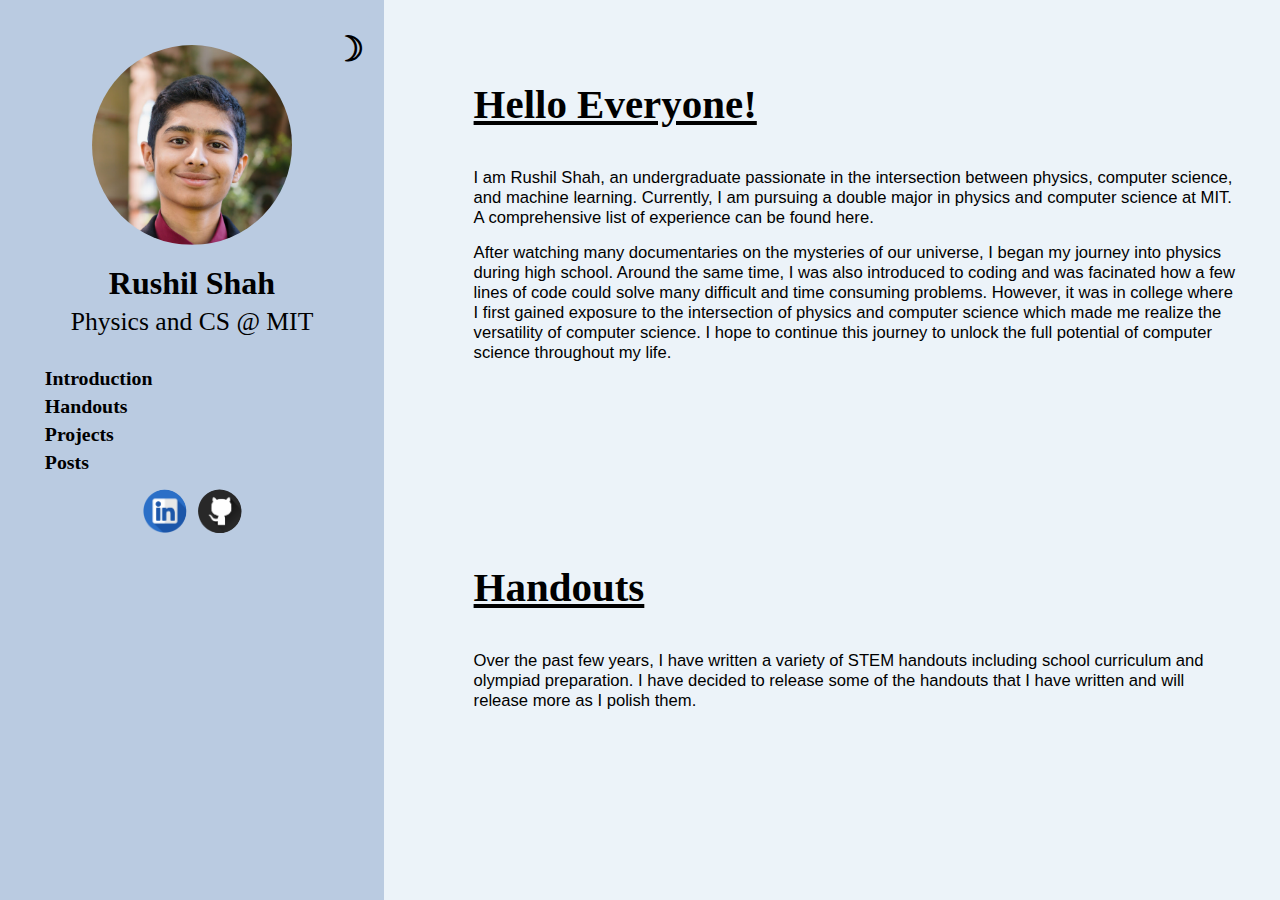
==== index.html @ 07b7e638 "more bug fixes and added project pictures" ====
<!DOCTYPE html>
<html lang="en">

<head>
    <link rel="stylesheet" type="text/css" href="styles.css">
    <title>Rushil Shah</title>
</head>

<body>
    <div class="left-half"> <!-- Controls the left half of the page -->    
        <button class="dark-mode-button" id="dark-mode-toggle">&#x263D;</button>
        <img src="images/square_selfie.png" alt="Selfie" class="profile-pic">
        <div style="height: 20px;"></div>
        <div class="center-text">
            <h1>
                Rushil Shah
            </h1>
        </div>
        <div style="height: 5px;"></div>
        <div class="center-text">
            <h3>
                Physics and CS @ MIT
            </h3>
        </div>
        <h4>
            <div style="height: 30px;"></div>
            <a href="#intro">Introduction</a> <br>
            <div style="height: 5px;"></div>
            <a href="#handouts">Handouts</a> <br>
            <div style="height: 5px;"></div>
            <a href="#proj">Projects</a> <br>
            <div style="height: 5px;"></div>
            <a href="#posts">Posts</a> <br>
        </h4>
        <h5>
            <!-- target="_blank" augmentation makes the site open in a new tab -->
            <div style="height: 10px;"></div>
            <div class="center-text">
            <a href="https://www.linkedin.com/in/rushil-shah-5a8056262" target="_blank"><img src="images/linkedin_logo.png" alt="linkedin_logo" class="logo-pic"></a> 
            <a href="https://github.com/shah-rushil" target="_blank"><img src="images/github_logo.png" alt="github_logo" class="logo-pic"></a>
            </div>
            <div style="height: 187px;"></div>
        </h5>
    </div>

    <div class="right-half"> <!-- Controls the right half of the page -->
        <!-- Start of the Intro Section -->
        <div style="height: 80px;", id="intro"></div>
        <h2> 
            Hello Everyone!
        </h2>
        <div style="height: 40px;"></div>
        <p>
            I am Rushil Shah, an undergraduate passionate in the intersection between physics, computer science, and
            machine learning. Currently, I am pursuing a double major in physics and computer science at MIT. A comprehensive
            list of experience can be found here.
        </p>
        <div style="height: 15px;"></div>
        <p>
            After watching many documentaries on the mysteries of our universe, I began my journey into physics during
            high school. Around the same time, I was also introduced to coding and was facinated how a few lines of code
            could solve many difficult and time consuming problems. However, it was in college where I first gained exposure
            to the intersection of physics and computer science which made me realize the versatility of computer science.
            I hope to continue this journey to unlock the full potential of computer science throughout my life.
        </p>
        <div style="height: 120px;"></div> 

        <!-- Start of the Handouts Section -->
        <div style="height: 80px;", id="handouts"></div>
        <h2> 
            Handouts
        </h2>
        <div style="height: 40px;"></div>
        <p>
            Over the past few years, I have written a variety of STEM handouts including school curriculum and olympiad
            preparation. I have decided to release some of the handouts that I have written and will release more
            as I polish them. 
        </p>
        <div style="height: 120px;"></div>

        <!-- Start of the Projects Section -->
        <div style="height: 80px;", id="proj"></div>
        <h2> 
            Projects
        </h2>
        <div style="height: 40px;"></div>
        <div class="project">
            <a href="https://physicsgenie.org/" class="project-img-link" target="_blank">
                <img src="images/physics_genie_logo.png" alt="Physics Genie" class="project-img">
            </a>
            <div class="project-text">
                <b>Physics Genie</b>
            </div>
        </div>
        <!-- Physics Simulation Project -->
        <div class="project">
            <a href="/simulations.html" class="project-img-link">
                <img src="images/Lorenz_attractor.png" alt="Lorentz Attractor" class="project-img">
            </a>
            <div class="project-text">
                <b>Physics Simulations</b>
            </div>
        </div>
        <div class="project">
            <a href="/todo.html" class="project-img-link">
                <img src="images/todo_pic.png" alt="To-Do List" class="project-img">
            </a>
            <div class="project-text">
                <b>To-Do List</b>
            </div>
        </div>
        <div style="height: 280px;"></div>
        <!-- Start of the Posts Section -->
        <div style="height: 80px;", id="posts"></div>
        <h2> 
            Posts
        </h2>
        <div style="height: 40px;"></div>
        <h4>
            5/5/2024
        </h4>
        <div style="height: 20px;"></div>
        <p>
            Just a quick update regarding some features: dark mode feature has been added and issues regarding 
            aspect ratios should be fixed.
        </p>
        <div style="height: 60px;"></div>
        <h4>
            5/2/2024
        </h4>
        <div style="height: 20px;"></div>
        <p>
            It is closing in on the end of my freshman year of college. It has been quite the experience to say
            the least. The mix between academics, social life, and personal life has been something I have never
            experience before, and I am excited to spend the next 3 years at MIT. I decided to make this website
            to start my adventure into computer science. I have always been interested in physics, but not so much
            in computer science. However, after reaching MIT, it's come to me the necessity of computer science in
            everything, especially physics. As I work on new projects, I will put them on this website to highlight
            all of the cool things that computer science and physics can do. By the end of the semester, I want to
            make the website look cleaner, add a dark mode feature, and add some of the projects I have already done.
        </p>
        <div style="height: 80px;"></div>
    </div>
    <script src="script.js"></script>
</body>
</html>
---- styles.css ----
/* CSS Reset */
*, *::before, *::after {
    box-sizing: border-box;
    margin: 0;
    padding: 0;
}

body {
    font-family: Arial, sans-serif;
}

/* Divide the webpage into two halves */
.left-half, .right-half {
    height: 100vh;
    float: left; /* Float the elements to the left so they appear side by side */
}

/* Project Formatting */
.project{
    width: 19vw;
    height:auto;
    float: left;
    align-items: center;
    justify-content: center;
    display: flex;
    position: relative;
}

.project-img{
    border-radius: 10%;
    width: 13.5vw;
    transition: transform 0.3s ease; /* Smooth transition */
}

.project-img:hover{
    transform: scale(1.15);
}

.project-img-link{
    display: flex; 
    justify-content: center; 
    align-items: center; 
}

.project-text {
    position: absolute;
    margin-top: 107%;
    left: 0;
    width: 100%; /* Text takes full width of parent container */
    padding: 10px;
    text-align: center; /* Align text in the center */
}

/* Apply different background colors to each half */
.left-half {
    position: fixed;
    top: 0; /* Position it at the top of the viewport */
    bottom: 0; /* Extend it to the bottom of the viewport */
    left: 0; /* Align it to the left side of the viewport */
    overflow: hidden; /* Hide any content overflow */
    width: 30vw;
    padding: 3.5%;
    background-color: #bacbe1 ; /* Change this color to the desired color for the left half */
}

.right-half {
    overflow-y: auto; /* Allow vertical scrolling */
    width: 70vw;
    margin-left: 30vw; /* Leave space for the fixed left column */
    padding-right: 3%;
    padding-left: 7%; /* Text begins 90 pixels to the left of the divider */
    background-color: #ecf3f9;
}

/* Dark Mode Features */
.dark-mode .left-half{
    background-color: rgb(69, 69, 69);
}

.dark-mode .right-half{
    background-color: rgb(50, 50, 50);
}

.dark-mode h1, .dark-mode h2, .dark-mode h3, .dark-mode h4, .dark-mode h5, .dark-mode h6, .dark-mode p, .dark-mode a, .dark-mode .project, .dark-mode a:hover{
    color: rgb(231, 231, 231);
}
/* End of Dark Mode Features */

.profile-pic {
    border-radius: 50%;
    width: 100%; /* Adjust the width as needed */
    max-width: 200px;
    height: auto; /* Adjust the height as needed */
    align-items: center;
    justify-content: center;
    display: block;
    margin: 0 auto;
}

.logo-pic{
    border-radius: 50%;
    width: 100%; /* Adjust the width as needed */
    max-width: 55px;
    height: auto; /* Adjust the height as needed */
    align-items: center;
    justify-content: center;
    display: flex;
    padding: 10%;
}

.center-text{
    align-items: center;
    justify-content: center;
    display: flex;
    margin: 0px;
    padding: 0px;
}

h1, h2, h3{
    text-align: left;
}

h1{
    font-size: 2.5vw;
    font-family: Georgia;
}

h2{
    font-size: 3.2vw;
    font-family: Garamond;
    text-decoration: underline;
}

h3{
    font-size: 2vw;
    font-family: Georgia;
    font-weight: lighter;
}

h4{
    font-size: 1.55vw;
}

h5{
    font-size: 1.3vw;
}

a, a:hover{
    color:black;
    font-weight: 800;
    font-family: Georgia, 'Times New Roman', Times, serif;
}

a{
    text-decoration: none;
}

a:hover{
    text-decoration: underline;
}

p{
    font-family:Arial, Helvetica, sans-serif;
    font-size: 1.3vw;
}

.dark-mode-button {
    position: absolute;
    top: 16px;
    left: 25vw;
    width: 4vw;
    align-self: center;
    padding: 1vw 1vw; 
    border-radius: 5px; 

    background-color: #bacbe1;
    cursor: pointer;
    border: none;
    font-size: 2.7vw;
    font-weight: bolder;
}

.dark-mode .dark-mode-button{
    background-color: rgb(69, 69, 69);
    font-style: normal;
}
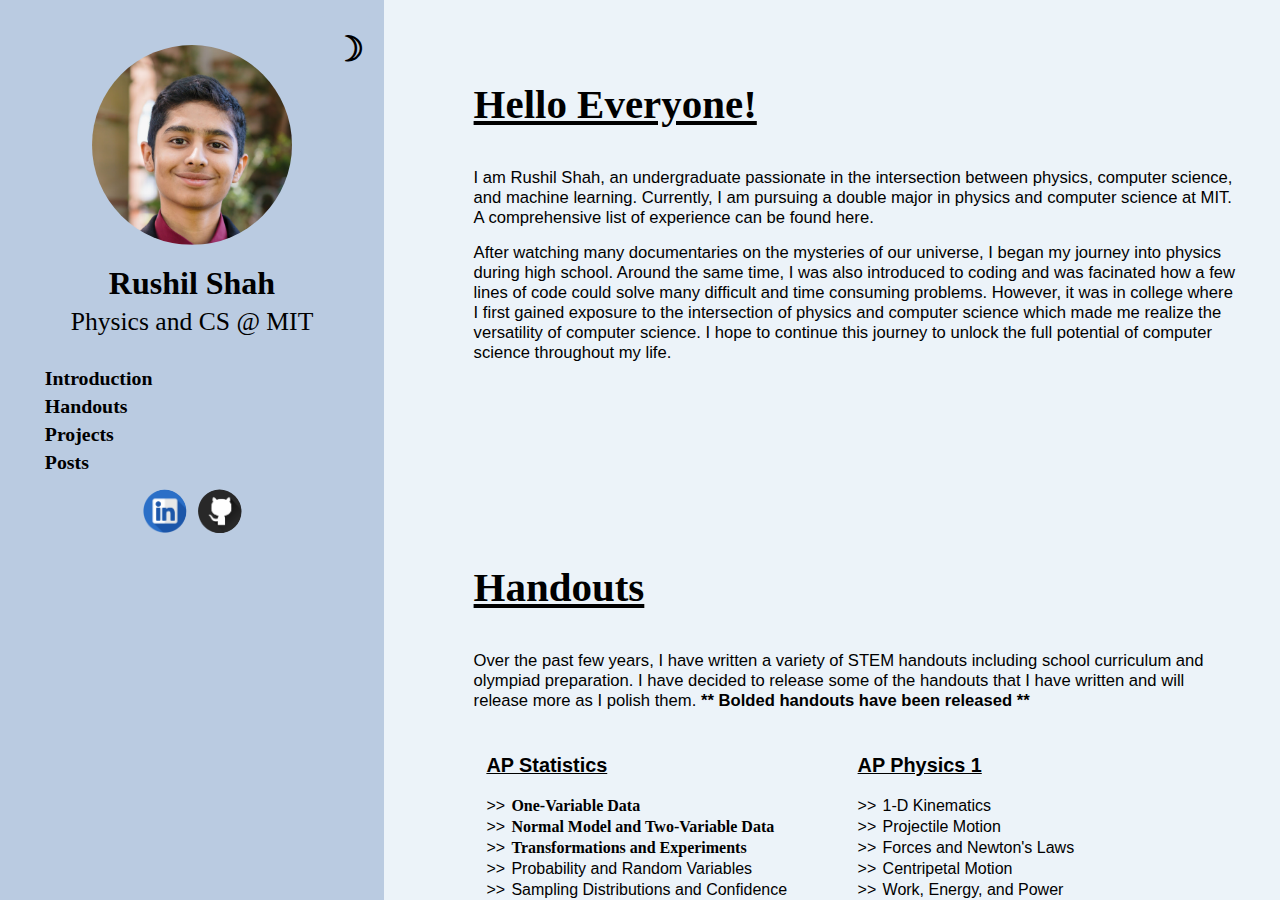
==== commit a663af95: "Handouts Section updated" ====
--- a/index.html
+++ b/index.html
@@ -4,6 +4,7 @@
 <head>
     <link rel="stylesheet" type="text/css" href="styles.css">
     <title>Rushil Shah</title>
+    <script src="script.js" defer></script>
 </head>
 
 <body>
@@ -74,8 +75,141 @@
         <p>
             Over the past few years, I have written a variety of STEM handouts including school curriculum and olympiad
             preparation. I have decided to release some of the handouts that I have written and will release more
-            as I polish them. 
-        </p>
+            as I polish them. <strong>** Bolded handouts have been released **</strong> 
+        </p>
+        <div style="height: 30px;"></div>
+        <div class="handout-container">
+            <div class="handout-topic" id="AP Statistics">
+                <h4 style="text-decoration: underline;">
+                    AP Statistics
+                </h4>
+                <div style="height:20px;"></div>
+                <ul>
+                    <li><a href="https://drive.google.com/file/d/189bw8TpMUtmW6oj7DMmE7SQZRffn_oEV/view?usp=sharing" target="_blank">
+                        One-Variable Data
+                    </a></li>
+                    <div style="height:3px;"></div>
+                    <li><a href="https://drive.google.com/file/d/153gcRO0NBdJPBB5JJPmHn_w4mZjpjrVV/view?usp=sharing" target="_blank">
+                        Normal Model and Two-Variable Data
+                    </a></li>
+                    <div style="height:3px;"></div>
+                    <li><a href="https://drive.google.com/file/d/1V3CTz-jEpO1I1981hdxgbqJLmpHusYOT/view?usp=sharing" target="_blank">
+                        Transformations and Experiments
+                    </a></li>
+                    <div style="height:3px;"></div>
+                    <li>
+                        Probability and Random Variables
+                    </li>
+                    <div style="height:3px;"></div>
+                    <li>
+                        Sampling Distributions and Confidence Intervals
+                    </li>
+                    <div style="height:3px;"></div>
+                    <li>
+                        Hypothesis Tests
+                    </li>
+                    <div style="height:3px;"></div>
+                    <li>
+                        T tests and T intervals
+                    </li>
+                    <div style="height:3px;"></div>
+                    <li>
+                        Chi-Squared Tests
+                    </li>
+                    <div style="height:3px;"></div>
+                    <li>
+                        Linear Regression and AP Practice
+                    </li>
+                    <div style="height:3px;"></div>
+                </ul>
+            </div>
+            <div class="handout-topic" id="AP Physics 1">
+                <h4 style="text-decoration: underline;">
+                    AP Physics 1
+                </h4>
+                <div style="height:20px;"></div>
+                <ul>
+                    <li>
+                        1-D Kinematics
+                    </li>
+                    <div style="height:3px;"></div>
+                    <li>
+                        Projectile Motion
+                    </li>
+                    <div style="height:3px;"></div>
+                    <li>
+                        Forces and Newton's Laws
+                    </li>
+                    <div style="height:3px;"></div>
+                    <li>
+                        Centripetal Motion
+                    </li>
+                    <div style="height:3px;"></div>
+                    <li>
+                        Work, Energy, and Power
+                    </li>
+                    <div style="height:3px;"></div>
+                    <li>
+                        Momentum and Collisions
+                    </li>
+                    <div style="height:3px;"></div>
+                    <li>
+                        Rotational Motion
+                    </li>
+                    <div style="height:3px;"></div>
+                    <li>
+                        Angular Momentum
+                    </li>
+                    <div style="height:3px;"></div>
+                    <li>
+                        Simple Harmonic Motion
+                    </li>
+                    <div style="height:3px;"></div>
+                    <li>
+                        AP Review
+                    </li>
+                </ul>
+            </div>
+        </div>
+        <div class="handout-container">
+            <div class="handout-topic" id="AP Statistics">
+                <h4 style="text-decoration: underline;">
+                    F=ma Competition
+                </h4>
+                <div style="height:20px;"></div>
+                <ul>
+                    <li>
+                        Kinematics
+                    </li>
+                    <div style="height:3px;"></div>
+                    <li>
+                        Complex Forces
+                    </li>
+                    <div style="height:3px;"></div>
+                    <li>
+                        Advanced Energy Problems
+                    </li>
+                    <div style="height:3px;"></div>
+                </ul>
+            </div>
+            <div class="handout-topic" id="AP Physics 1">
+                <h4 style="text-decoration: underline;">
+                    AP Computer Science A
+                </h4>
+                <div style="height:20px;"></div>
+                <ul>
+                    <li>
+                        Sorting Algorithms
+                    </li>
+                    <div style="height:3px;"></div>
+                    <li>
+                        Nested Loops
+                    </li>
+                    <div style="height:3px;"></div>
+                </ul>
+            </div>
+        </div>
+        
         <div style="height: 120px;"></div>
 
         <!-- Start of the Projects Section -->
@@ -115,7 +249,18 @@
         <h2> 
             Posts
         </h2>
-        <div style="height: 40px;"></div>
+        <div style="height: 60px;"></div>
+        <h4>
+            6/5/2024
+        </h4>
+        <div style="height: 20px;"></div>
+        <p>
+            Summer time is finally here! Few notes about the website: to-do list (first draft) has been added, physics simulations
+            will come soon, and there have been some more dark mode bug fixes. I am hoping to add some of my handouts
+            later as well as make the items in the to-do list movable and saveable after existing the site. After that,
+            I will probably start adding the physics simulations. To anyone reading, have a great summer!
+        </p>
+        <div style="height: 60px;"></div>
         <h4>
             5/5/2024
         </h4>
@@ -141,6 +286,5 @@
         </p>
         <div style="height: 80px;"></div>
     </div>
-    <script src="script.js"></script>
 </body>
 </html>--- a/styles.css
+++ b/styles.css
@@ -28,8 +28,8 @@
 
 .project-img{
     border-radius: 10%;
-    width: 13.5vw;
     transition: transform 0.3s ease; /* Smooth transition */
+    max-width: 14vw;
 }
 
 .project-img:hover{
@@ -81,10 +81,36 @@
     background-color: rgb(50, 50, 50);
 }
 
-.dark-mode h1, .dark-mode h2, .dark-mode h3, .dark-mode h4, .dark-mode h5, .dark-mode h6, .dark-mode p, .dark-mode a, .dark-mode .project, .dark-mode a:hover{
-    color: rgb(231, 231, 231);
+.dark-mode h1, .dark-mode h2, .dark-mode h3, .dark-mode h4, .dark-mode h5, .dark-mode h6, .dark-mode p, .dark-mode a, .dark-mode .project, .dark-mode a:hover, .dark-mode ul li::before, .dark-mode ul li{
+    color: rgb(207, 207, 207);
 }
 /* End of Dark Mode Features */
+
+ul {
+    list-style-type: none;
+}
+
+ul li {
+    position: relative;
+    padding-left: 25px;
+}
+
+.handout-topic{
+    display: block;
+    width: 29vw;
+    padding: 1vw;
+}
+
+.handout-container{
+    display: flex;
+}
+
+ul li::before{
+    position:absolute;
+    left: 0;
+    top: 0;
+    content: '>>';
+}
 
 .profile-pic {
     border-radius: 50%;
@@ -183,4 +209,4 @@
 .dark-mode .dark-mode-button{
     background-color: rgb(69, 69, 69);
     font-style: normal;
-}+}
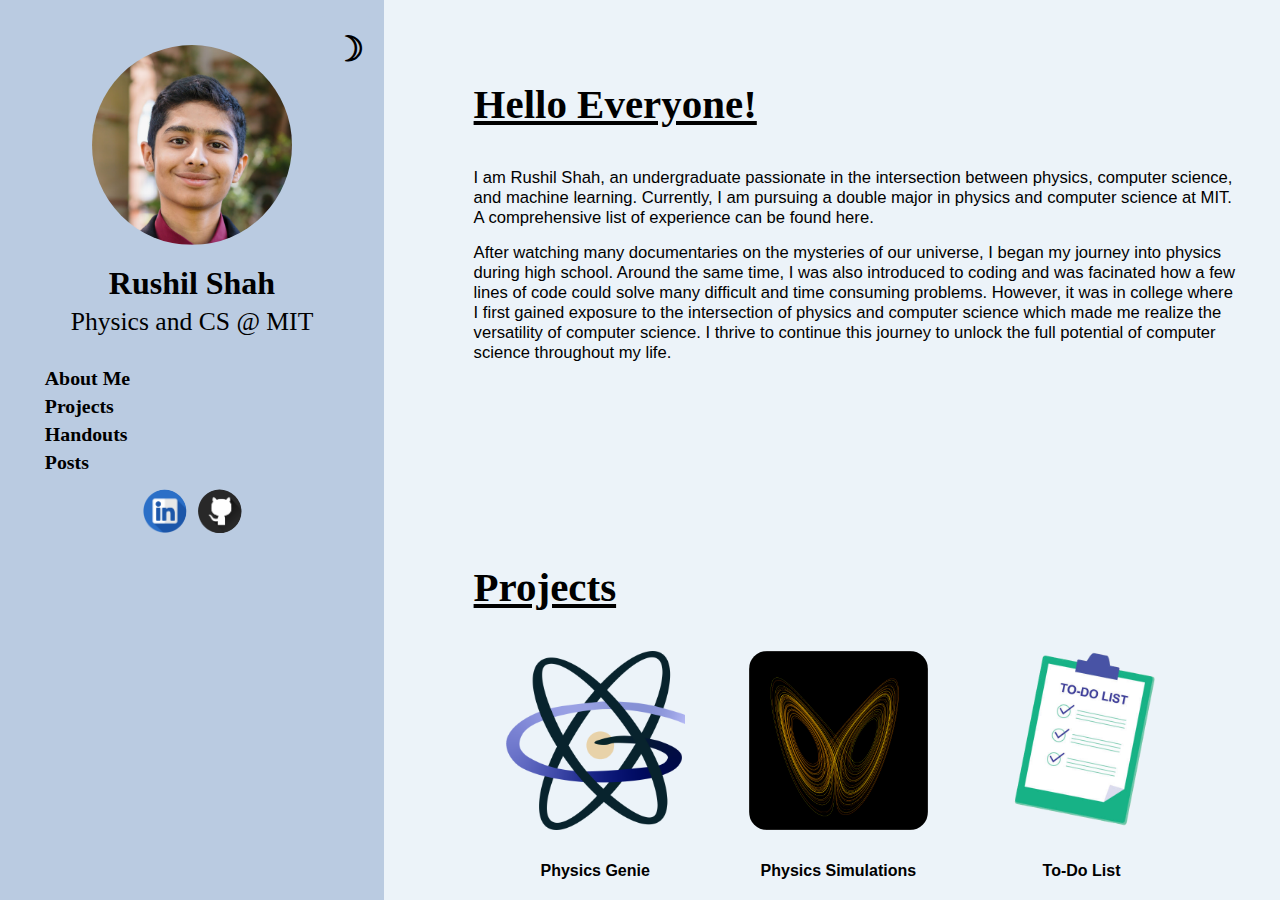
==== commit b5c065b7: "small changes" ====
--- a/index.html
+++ b/index.html
@@ -25,11 +25,11 @@
         </div>
         <h4>
             <div style="height: 30px;"></div>
-            <a href="#intro">Introduction</a> <br>
+            <a href="#intro">About Me</a> <br>
+            <div style="height: 5px;"></div>
+            <a href="#proj">Projects</a> <br>
             <div style="height: 5px;"></div>
             <a href="#handouts">Handouts</a> <br>
-            <div style="height: 5px;"></div>
-            <a href="#proj">Projects</a> <br>
             <div style="height: 5px;"></div>
             <a href="#posts">Posts</a> <br>
         </h4>
@@ -62,155 +62,9 @@
             high school. Around the same time, I was also introduced to coding and was facinated how a few lines of code
             could solve many difficult and time consuming problems. However, it was in college where I first gained exposure
             to the intersection of physics and computer science which made me realize the versatility of computer science.
-            I hope to continue this journey to unlock the full potential of computer science throughout my life.
+            I thrive to continue this journey to unlock the full potential of computer science throughout my life.
         </p>
         <div style="height: 120px;"></div> 
-
-        <!-- Start of the Handouts Section -->
-        <div style="height: 80px;", id="handouts"></div>
-        <h2> 
-            Handouts
-        </h2>
-        <div style="height: 40px;"></div>
-        <p>
-            Over the past few years, I have written a variety of STEM handouts including school curriculum and olympiad
-            preparation. I have decided to release some of the handouts that I have written and will release more
-            as I polish them. <strong>** Bolded handouts have been released **</strong> 
-        </p>
-        <div style="height: 30px;"></div>
-        <div class="handout-container">
-            <div class="handout-topic" id="AP Statistics">
-                <h4 style="text-decoration: underline;">
-                    AP Statistics
-                </h4>
-                <div style="height:20px;"></div>
-                <ul>
-                    <li><a href="https://drive.google.com/file/d/189bw8TpMUtmW6oj7DMmE7SQZRffn_oEV/view?usp=sharing" target="_blank">
-                        One-Variable Data
-                    </a></li>
-                    <div style="height:3px;"></div>
-                    <li><a href="https://drive.google.com/file/d/153gcRO0NBdJPBB5JJPmHn_w4mZjpjrVV/view?usp=sharing" target="_blank">
-                        Normal Model and Two-Variable Data
-                    </a></li>
-                    <div style="height:3px;"></div>
-                    <li><a href="https://drive.google.com/file/d/1V3CTz-jEpO1I1981hdxgbqJLmpHusYOT/view?usp=sharing" target="_blank">
-                        Transformations and Experiments
-                    </a></li>
-                    <div style="height:3px;"></div>
-                    <li>
-                        Probability and Random Variables
-                    </li>
-                    <div style="height:3px;"></div>
-                    <li>
-                        Sampling Distributions and Confidence Intervals
-                    </li>
-                    <div style="height:3px;"></div>
-                    <li>
-                        Hypothesis Tests
-                    </li>
-                    <div style="height:3px;"></div>
-                    <li>
-                        T tests and T intervals
-                    </li>
-                    <div style="height:3px;"></div>
-                    <li>
-                        Chi-Squared Tests
-                    </li>
-                    <div style="height:3px;"></div>
-                    <li>
-                        Linear Regression and AP Practice
-                    </li>
-                    <div style="height:3px;"></div>
-                </ul>
-            </div>
-            <div class="handout-topic" id="AP Physics 1">
-                <h4 style="text-decoration: underline;">
-                    AP Physics 1
-                </h4>
-                <div style="height:20px;"></div>
-                <ul>
-                    <li>
-                        1-D Kinematics
-                    </li>
-                    <div style="height:3px;"></div>
-                    <li>
-                        Projectile Motion
-                    </li>
-                    <div style="height:3px;"></div>
-                    <li>
-                        Forces and Newton's Laws
-                    </li>
-                    <div style="height:3px;"></div>
-                    <li>
-                        Centripetal Motion
-                    </li>
-                    <div style="height:3px;"></div>
-                    <li>
-                        Work, Energy, and Power
-                    </li>
-                    <div style="height:3px;"></div>
-                    <li>
-                        Momentum and Collisions
-                    </li>
-                    <div style="height:3px;"></div>
-                    <li>
-                        Rotational Motion
-                    </li>
-                    <div style="height:3px;"></div>
-                    <li>
-                        Angular Momentum
-                    </li>
-                    <div style="height:3px;"></div>
-                    <li>
-                        Simple Harmonic Motion
-                    </li>
-                    <div style="height:3px;"></div>
-                    <li>
-                        AP Review
-                    </li>
-                </ul>
-            </div>
-        </div>
-        <div class="handout-container">
-            <div class="handout-topic" id="AP Statistics">
-                <h4 style="text-decoration: underline;">
-                    F=ma Competition
-                </h4>
-                <div style="height:20px;"></div>
-                <ul>
-                    <li>
-                        Kinematics
-                    </li>
-                    <div style="height:3px;"></div>
-                    <li>
-                        Complex Forces
-                    </li>
-                    <div style="height:3px;"></div>
-                    <li>
-                        Advanced Energy Problems
-                    </li>
-                    <div style="height:3px;"></div>
-                </ul>
-            </div>
-            <div class="handout-topic" id="AP Physics 1">
-                <h4 style="text-decoration: underline;">
-                    AP Computer Science A
-                </h4>
-                <div style="height:20px;"></div>
-                <ul>
-                    <li>
-                        Sorting Algorithms
-                    </li>
-                    <div style="height:3px;"></div>
-                    <li>
-                        Nested Loops
-                    </li>
-                    <div style="height:3px;"></div>
-                </ul>
-            </div>
-        </div>
-        
-        <div style="height: 120px;"></div>
 
         <!-- Start of the Projects Section -->
         <div style="height: 80px;", id="proj"></div>
@@ -243,7 +97,155 @@
                 <b>To-Do List</b>
             </div>
         </div>
-        <div style="height: 280px;"></div>
+        <div style="height: 380px;"></div>
+
+        <!-- Start of the Handouts Section -->
+        <div style="height: 80px;", id="handouts"></div>
+        <h2> 
+            Handouts
+        </h2>
+        <div style="height: 40px;"></div>
+        <p>
+            Over the past few years, I have written a variety of STEM handouts including school curriculum and olympiad
+            preparation. I have decided to release some of the handouts that I have written and will release more
+            as I polish them. <strong>** Bolded handouts have been released **</strong> 
+        </p>
+        <div style="height: 30px;"></div>
+        <div class="handout-container">
+            <div class="handout-topic" id="AP Statistics">
+                <h4 style="text-decoration: underline;">
+                    AP Statistics
+                </h4>
+                <div style="height:20px;"></div>
+                <ul>
+                    <li><a href="https://drive.google.com/file/d/189bw8TpMUtmW6oj7DMmE7SQZRffn_oEV/view?usp=sharing" target="_blank">
+                        One-Variable Data
+                    </a></li>
+                    <div style="height:3px;"></div>
+                    <li><a href="https://drive.google.com/file/d/153gcRO0NBdJPBB5JJPmHn_w4mZjpjrVV/view?usp=sharing" target="_blank">
+                        Normal Model and Two-Variable Data
+                    </a></li>
+                    <div style="height:3px;"></div>
+                    <li><a href="https://drive.google.com/file/d/1V3CTz-jEpO1I1981hdxgbqJLmpHusYOT/view?usp=sharing" target="_blank">
+                        Transformations and Experiments
+                    </a></li>
+                    <div style="height:3px;"></div>
+                    <li><a href="https://drive.google.com/file/d/1yIJ0B9OVDqDu-NJAuXc7akE_-cLnm-XK/view?usp=sharing" target="_blank">
+                        Probability and Random Variables
+                    </a></li>
+                    <div style="height:3px;"></div>
+                    <li><a href="https://drive.google.com/file/d/1Ea6HGCGZlVC6a1XOA7FAtbIkgAB1ySZi/view?usp=sharing" target="_blank">
+                        Sampling Distributions and Confidence Intervals
+                    </a>
+                    </li>
+                    <div style="height:3px;"></div>
+                    <li>
+                        Hypothesis Tests
+                    </li>
+                    <div style="height:3px;"></div>
+                    <li>
+                        T tests and T intervals
+                    </li>
+                    <div style="height:3px;"></div>
+                    <li>
+                        Chi-Squared Tests
+                    </li>
+                    <div style="height:3px;"></div>
+                    <li>
+                        Linear Regression and AP Practice
+                    </li>
+                    <div style="height:3px;"></div>
+                </ul>
+            </div>
+            <div class="handout-topic" id="AP Physics 1">
+                <h4 style="text-decoration: underline;">
+                    AP Physics 1
+                </h4>
+                <div style="height:20px;"></div>
+                <ul>
+                    <li><a href="https://drive.google.com/file/d/1cQmyRSdKyL3oMtxAA-Ig1FigsuW5WPln/view?usp=sharing" target="_blank">
+                        1-D Kinematics
+                    </a>
+                    </li>
+                    <div style="height:3px;"></div>
+                    <li>
+                        Projectile Motion
+                    </li>
+                    <div style="height:3px;"></div>
+                    <li>
+                        Forces and Newton's Laws
+                    </li>
+                    <div style="height:3px;"></div>
+                    <li>
+                        Centripetal Motion
+                    </li>
+                    <div style="height:3px;"></div>
+                    <li>
+                        Work, Energy, and Power
+                    </li>
+                    <div style="height:3px;"></div>
+                    <li>
+                        Momentum and Collisions
+                    </li>
+                    <div style="height:3px;"></div>
+                    <li>
+                        Rotational Motion
+                    </li>
+                    <div style="height:3px;"></div>
+                    <li>
+                        Angular Momentum
+                    </li>
+                    <div style="height:3px;"></div>
+                    <li>
+                        Simple Harmonic Motion
+                    </li>
+                    <div style="height:3px;"></div>
+                    <li>
+                        AP Review
+                    </li>
+                </ul>
+            </div>
+        </div>
+        <div class="handout-container">
+            <div class="handout-topic" id="AP Statistics">
+                <h4 style="text-decoration: underline;">
+                    F=ma Competition
+                </h4>
+                <div style="height:20px;"></div>
+                <ul>
+                    <li>
+                        Kinematics
+                    </li>
+                    <div style="height:3px;"></div>
+                    <li>
+                        Complex Forces
+                    </li>
+                    <div style="height:3px;"></div>
+                    <li>
+                        Advanced Energy Problems
+                    </li>
+                    <div style="height:3px;"></div>
+                </ul>
+            </div>
+            <div class="handout-topic" id="AP Physics 1">
+                <h4 style="text-decoration: underline;">
+                    AP Computer Science A
+                </h4>
+                <div style="height:20px;"></div>
+                <ul>
+                    <li>
+                        Sorting Algorithms
+                    </li>
+                    <div style="height:3px;"></div>
+                    <li>
+                        Nested Loops
+                    </li>
+                    <div style="height:3px;"></div>
+                </ul>
+            </div>
+        </div>
+        
+        <div style="height: 120px;"></div>
         <!-- Start of the Posts Section -->
         <div style="height: 80px;", id="posts"></div>
         <h2> 
--- a/styles.css
+++ b/styles.css
@@ -81,7 +81,7 @@
     background-color: rgb(50, 50, 50);
 }
 
-.dark-mode h1, .dark-mode h2, .dark-mode h3, .dark-mode h4, .dark-mode h5, .dark-mode h6, .dark-mode p, .dark-mode a, .dark-mode .project, .dark-mode a:hover, .dark-mode ul li::before, .dark-mode ul li{
+.dark-mode h1, .dark-mode h2, .dark-mode h3, .dark-mode h4, .dark-mode h5, .dark-mode h6, .dark-mode p, .dark-mode a, .dark-mode .project, .dark-mode a:hover, .dark-mode ul li::before, .dark-mode li{
     color: rgb(207, 207, 207);
 }
 /* End of Dark Mode Features */
@@ -97,7 +97,7 @@
 
 .handout-topic{
     display: block;
-    width: 29vw;
+    width: 100%;
     padding: 1vw;
 }
 
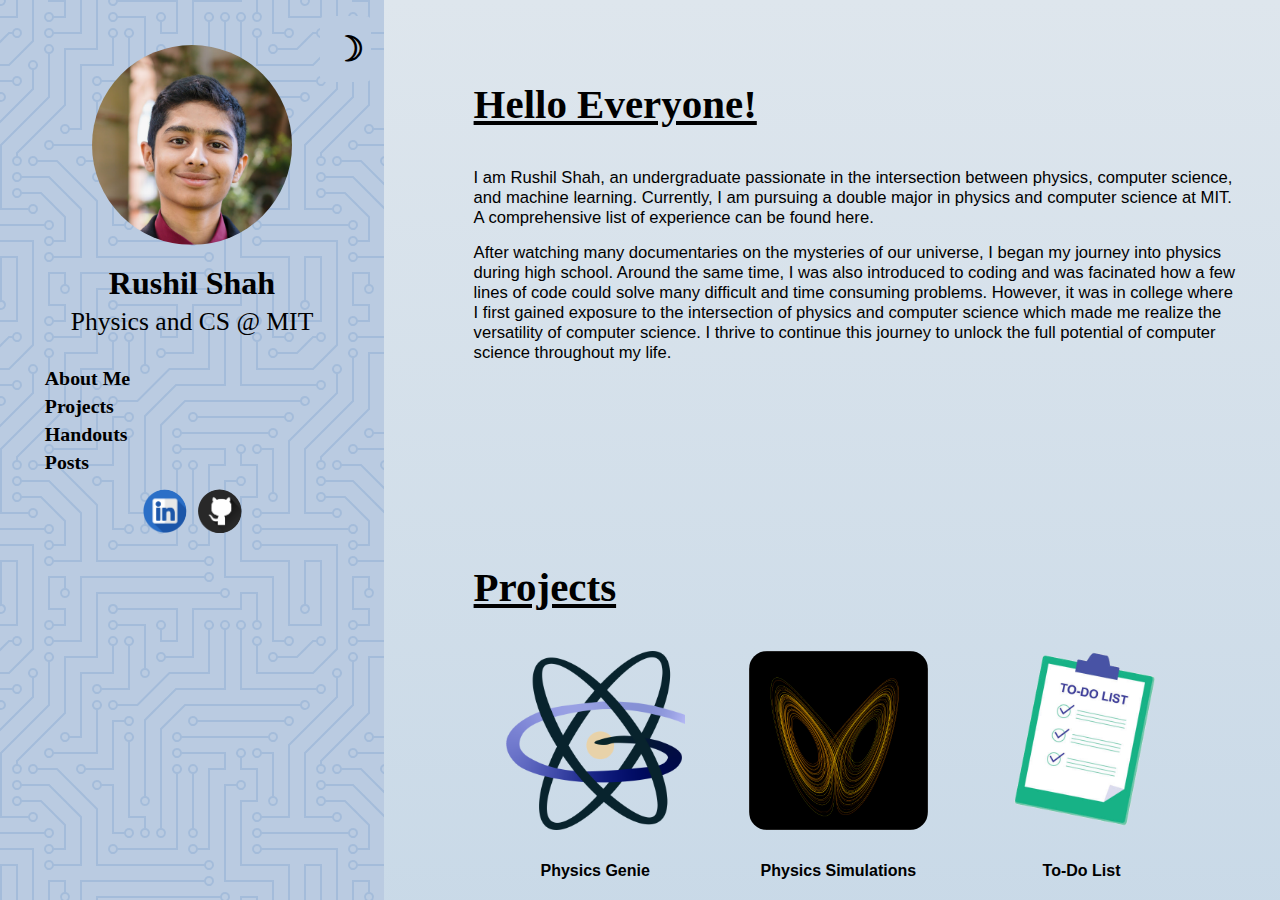
==== commit c5f9cfe8: "Google Verification" ====
--- a/index.html
+++ b/index.html
@@ -4,6 +4,7 @@
 <head>
     <link rel="stylesheet" type="text/css" href="styles.css">
     <title>Rushil Shah</title>
+    <meta name="google-site-verification" content="DMYg2JBR1UMPj2EeptN_aG7nsJ3PipwrBB6Y3jMYGlQ" />
     <script src="script.js" defer></script>
 </head>
 
--- a/styles.css
+++ b/styles.css
@@ -60,7 +60,8 @@
     overflow: hidden; /* Hide any content overflow */
     width: 30vw;
     padding: 3.5%;
-    background-color: #bacbe1 ; /* Change this color to the desired color for the left half */
+    background-color: #bacbe1;
+    background-image: url("data:image/svg+xml,%3Csvg xmlns='http://www.w3.org/2000/svg' viewBox='0 0 304 304' width='304' height='304'%3E%3Cpath fill='%2383a5d0' fill-opacity='0.4' d='M44.1 224a5 5 0 1 1 0 2H0v-2h44.1zm160 48a5 5 0 1 1 0 2H82v-2h122.1zm57.8-46a5 5 0 1 1 0-2H304v2h-42.1zm0 16a5 5 0 1 1 0-2H304v2h-42.1zm6.2-114a5 5 0 1 1 0 2h-86.2a5 5 0 1 1 0-2h86.2zm-256-48a5 5 0 1 1 0 2H0v-2h12.1zm185.8 34a5 5 0 1 1 0-2h86.2a5 5 0 1 1 0 2h-86.2zM258 12.1a5 5 0 1 1-2 0V0h2v12.1zm-64 208a5 5 0 1 1-2 0v-54.2a5 5 0 1 1 2 0v54.2zm48-198.2V80h62v2h-64V21.9a5 5 0 1 1 2 0zm16 16V64h46v2h-48V37.9a5 5 0 1 1 2 0zm-128 96V208h16v12.1a5 5 0 1 1-2 0V210h-16v-76.1a5 5 0 1 1 2 0zm-5.9-21.9a5 5 0 1 1 0 2H114v48H85.9a5 5 0 1 1 0-2H112v-48h12.1zm-6.2 130a5 5 0 1 1 0-2H176v-74.1a5 5 0 1 1 2 0V242h-60.1zm-16-64a5 5 0 1 1 0-2H114v48h10.1a5 5 0 1 1 0 2H112v-48h-10.1zM66 284.1a5 5 0 1 1-2 0V274H50v30h-2v-32h18v12.1zM236.1 176a5 5 0 1 1 0 2H226v94h48v32h-2v-30h-48v-98h12.1zm25.8-30a5 5 0 1 1 0-2H274v44.1a5 5 0 1 1-2 0V146h-10.1zm-64 96a5 5 0 1 1 0-2H208v-80h16v-14h-42.1a5 5 0 1 1 0-2H226v18h-16v80h-12.1zm86.2-210a5 5 0 1 1 0 2H272V0h2v32h10.1zM98 101.9V146H53.9a5 5 0 1 1 0-2H96v-42.1a5 5 0 1 1 2 0zM53.9 34a5 5 0 1 1 0-2H80V0h2v34H53.9zm60.1 3.9V66H82v64H69.9a5 5 0 1 1 0-2H80V64h32V37.9a5 5 0 1 1 2 0zM101.9 82a5 5 0 1 1 0-2H128V37.9a5 5 0 1 1 2 0V82h-28.1zm16-64a5 5 0 1 1 0-2H146v44.1a5 5 0 1 1-2 0V18h-26.1zm102.2 270a5 5 0 1 1 0 2H98v14h-2v-16h124.1zM242 149.9V160h16v34h-16v62h48v48h-2v-46h-48v-66h16v-30h-16v-12.1a5 5 0 1 1 2 0zM53.9 18a5 5 0 1 1 0-2H64V2H48V0h18v18H53.9zm112 32a5 5 0 1 1 0-2H192V0h50v2h-48v48h-28.1zm-48-48a5 5 0 0 1-9.8-2h2.07a3 3 0 1 0 5.66 0H178v34h-18V21.9a5 5 0 1 1 2 0V32h14V2h-58.1zm0 96a5 5 0 1 1 0-2H137l32-32h39V21.9a5 5 0 1 1 2 0V66h-40.17l-32 32H117.9zm28.1 90.1a5 5 0 1 1-2 0v-76.51L175.59 80H224V21.9a5 5 0 1 1 2 0V82h-49.59L146 112.41v75.69zm16 32a5 5 0 1 1-2 0v-99.51L184.59 96H300.1a5 5 0 0 1 3.9-3.9v2.07a3 3 0 0 0 0 5.66v2.07a5 5 0 0 1-3.9-3.9H185.41L162 121.41v98.69zm-144-64a5 5 0 1 1-2 0v-3.51l48-48V48h32V0h2v50H66v55.41l-48 48v2.69zM50 53.9v43.51l-48 48V208h26.1a5 5 0 1 1 0 2H0v-65.41l48-48V53.9a5 5 0 1 1 2 0zm-16 16V89.41l-34 34v-2.82l32-32V69.9a5 5 0 1 1 2 0zM12.1 32a5 5 0 1 1 0 2H9.41L0 43.41V40.6L8.59 32h3.51zm265.8 18a5 5 0 1 1 0-2h18.69l7.41-7.41v2.82L297.41 50H277.9zm-16 160a5 5 0 1 1 0-2H288v-71.41l16-16v2.82l-14 14V210h-28.1zm-208 32a5 5 0 1 1 0-2H64v-22.59L40.59 194H21.9a5 5 0 1 1 0-2H41.41L66 216.59V242H53.9zm150.2 14a5 5 0 1 1 0 2H96v-56.6L56.6 162H37.9a5 5 0 1 1 0-2h19.5L98 200.6V256h106.1zm-150.2 2a5 5 0 1 1 0-2H80v-46.59L48.59 178H21.9a5 5 0 1 1 0-2H49.41L82 208.59V258H53.9zM34 39.8v1.61L9.41 66H0v-2h8.59L32 40.59V0h2v39.8zM2 300.1a5 5 0 0 1 3.9 3.9H3.83A3 3 0 0 0 0 302.17V256h18v48h-2v-46H2v42.1zM34 241v63h-2v-62H0v-2h34v1zM17 18H0v-2h16V0h2v18h-1zm273-2h14v2h-16V0h2v16zm-32 273v15h-2v-14h-14v14h-2v-16h18v1zM0 92.1A5.02 5.02 0 0 1 6 97a5 5 0 0 1-6 4.9v-2.07a3 3 0 1 0 0-5.66V92.1zM80 272h2v32h-2v-32zm37.9 32h-2.07a3 3 0 0 0-5.66 0h-2.07a5 5 0 0 1 9.8 0zM5.9 0A5.02 5.02 0 0 1 0 5.9V3.83A3 3 0 0 0 3.83 0H5.9zm294.2 0h2.07A3 3 0 0 0 304 3.83V5.9a5 5 0 0 1-3.9-5.9zm3.9 300.1v2.07a3 3 0 0 0-1.83 1.83h-2.07a5 5 0 0 1 3.9-3.9zM97 100a3 3 0 1 0 0-6 3 3 0 0 0 0 6zm0-16a3 3 0 1 0 0-6 3 3 0 0 0 0 6zm16 16a3 3 0 1 0 0-6 3 3 0 0 0 0 6zm16 16a3 3 0 1 0 0-6 3 3 0 0 0 0 6zm0 16a3 3 0 1 0 0-6 3 3 0 0 0 0 6zm-48 32a3 3 0 1 0 0-6 3 3 0 0 0 0 6zm16 16a3 3 0 1 0 0-6 3 3 0 0 0 0 6zm32 48a3 3 0 1 0 0-6 3 3 0 0 0 0 6zm-16 16a3 3 0 1 0 0-6 3 3 0 0 0 0 6zm32-16a3 3 0 1 0 0-6 3 3 0 0 0 0 6zm0-32a3 3 0 1 0 0-6 3 3 0 0 0 0 6zm16 32a3 3 0 1 0 0-6 3 3 0 0 0 0 6zm32 16a3 3 0 1 0 0-6 3 3 0 0 0 0 6zm0-16a3 3 0 1 0 0-6 3 3 0 0 0 0 6zm-16-64a3 3 0 1 0 0-6 3 3 0 0 0 0 6zm16 0a3 3 0 1 0 0-6 3 3 0 0 0 0 6zm16 96a3 3 0 1 0 0-6 3 3 0 0 0 0 6zm0 16a3 3 0 1 0 0-6 3 3 0 0 0 0 6zm16 16a3 3 0 1 0 0-6 3 3 0 0 0 0 6zm16-144a3 3 0 1 0 0-6 3 3 0 0 0 0 6zm0 32a3 3 0 1 0 0-6 3 3 0 0 0 0 6zm16-32a3 3 0 1 0 0-6 3 3 0 0 0 0 6zm16-16a3 3 0 1 0 0-6 3 3 0 0 0 0 6zm-96 0a3 3 0 1 0 0-6 3 3 0 0 0 0 6zm0 16a3 3 0 1 0 0-6 3 3 0 0 0 0 6zm16-32a3 3 0 1 0 0-6 3 3 0 0 0 0 6zm96 0a3 3 0 1 0 0-6 3 3 0 0 0 0 6zm-16-64a3 3 0 1 0 0-6 3 3 0 0 0 0 6zm16-16a3 3 0 1 0 0-6 3 3 0 0 0 0 6zm-32 0a3 3 0 1 0 0-6 3 3 0 0 0 0 6zm0-16a3 3 0 1 0 0-6 3 3 0 0 0 0 6zm-16 0a3 3 0 1 0 0-6 3 3 0 0 0 0 6zm-16 0a3 3 0 1 0 0-6 3 3 0 0 0 0 6zm-16 0a3 3 0 1 0 0-6 3 3 0 0 0 0 6zM49 36a3 3 0 1 0 0-6 3 3 0 0 0 0 6zm-32 0a3 3 0 1 0 0-6 3 3 0 0 0 0 6zm32 16a3 3 0 1 0 0-6 3 3 0 0 0 0 6zM33 68a3 3 0 1 0 0-6 3 3 0 0 0 0 6zm16-48a3 3 0 1 0 0-6 3 3 0 0 0 0 6zm0 240a3 3 0 1 0 0-6 3 3 0 0 0 0 6zm16 32a3 3 0 1 0 0-6 3 3 0 0 0 0 6zm-16-64a3 3 0 1 0 0-6 3 3 0 0 0 0 6zm0 16a3 3 0 1 0 0-6 3 3 0 0 0 0 6zm-16-32a3 3 0 1 0 0-6 3 3 0 0 0 0 6zm80-176a3 3 0 1 0 0-6 3 3 0 0 0 0 6zm16 0a3 3 0 1 0 0-6 3 3 0 0 0 0 6zm-16-16a3 3 0 1 0 0-6 3 3 0 0 0 0 6zm32 48a3 3 0 1 0 0-6 3 3 0 0 0 0 6zm16-16a3 3 0 1 0 0-6 3 3 0 0 0 0 6zm0-32a3 3 0 1 0 0-6 3 3 0 0 0 0 6zm112 176a3 3 0 1 0 0-6 3 3 0 0 0 0 6zm-16 16a3 3 0 1 0 0-6 3 3 0 0 0 0 6zm0 16a3 3 0 1 0 0-6 3 3 0 0 0 0 6zm0 16a3 3 0 1 0 0-6 3 3 0 0 0 0 6zM17 180a3 3 0 1 0 0-6 3 3 0 0 0 0 6zm0 16a3 3 0 1 0 0-6 3 3 0 0 0 0 6zm0-32a3 3 0 1 0 0-6 3 3 0 0 0 0 6zm16 0a3 3 0 1 0 0-6 3 3 0 0 0 0 6zM17 84a3 3 0 1 0 0-6 3 3 0 0 0 0 6zm32 64a3 3 0 1 0 0-6 3 3 0 0 0 0 6zm16-16a3 3 0 1 0 0-6 3 3 0 0 0 0 6z'%3E%3C/path%3E%3C/svg%3E");
 }
 
 .right-half {
@@ -69,16 +70,22 @@
     margin-left: 30vw; /* Leave space for the fixed left column */
     padding-right: 3%;
     padding-left: 7%; /* Text begins 90 pixels to the left of the divider */
-    background-color: #ecf3f9;
+    background: rgb(161,193,221);
+    background: linear-gradient(to top, rgba(161,193,221,1) 0%, rgb(222, 230, 237) 100%);
+    background-attachment: local;
+    height: 100vh;
 }
 
 /* Dark Mode Features */
 .dark-mode .left-half{
-    background-color: rgb(69, 69, 69);
+    background-color: #454545;
+    background-image: url("data:image/svg+xml,%3Csvg xmlns='http://www.w3.org/2000/svg' viewBox='0 0 304 304' width='304' height='304'%3E%3Cpath fill='%237a7a7a' fill-opacity='0.4' d='M44.1 224a5 5 0 1 1 0 2H0v-2h44.1zm160 48a5 5 0 1 1 0 2H82v-2h122.1zm57.8-46a5 5 0 1 1 0-2H304v2h-42.1zm0 16a5 5 0 1 1 0-2H304v2h-42.1zm6.2-114a5 5 0 1 1 0 2h-86.2a5 5 0 1 1 0-2h86.2zm-256-48a5 5 0 1 1 0 2H0v-2h12.1zm185.8 34a5 5 0 1 1 0-2h86.2a5 5 0 1 1 0 2h-86.2zM258 12.1a5 5 0 1 1-2 0V0h2v12.1zm-64 208a5 5 0 1 1-2 0v-54.2a5 5 0 1 1 2 0v54.2zm48-198.2V80h62v2h-64V21.9a5 5 0 1 1 2 0zm16 16V64h46v2h-48V37.9a5 5 0 1 1 2 0zm-128 96V208h16v12.1a5 5 0 1 1-2 0V210h-16v-76.1a5 5 0 1 1 2 0zm-5.9-21.9a5 5 0 1 1 0 2H114v48H85.9a5 5 0 1 1 0-2H112v-48h12.1zm-6.2 130a5 5 0 1 1 0-2H176v-74.1a5 5 0 1 1 2 0V242h-60.1zm-16-64a5 5 0 1 1 0-2H114v48h10.1a5 5 0 1 1 0 2H112v-48h-10.1zM66 284.1a5 5 0 1 1-2 0V274H50v30h-2v-32h18v12.1zM236.1 176a5 5 0 1 1 0 2H226v94h48v32h-2v-30h-48v-98h12.1zm25.8-30a5 5 0 1 1 0-2H274v44.1a5 5 0 1 1-2 0V146h-10.1zm-64 96a5 5 0 1 1 0-2H208v-80h16v-14h-42.1a5 5 0 1 1 0-2H226v18h-16v80h-12.1zm86.2-210a5 5 0 1 1 0 2H272V0h2v32h10.1zM98 101.9V146H53.9a5 5 0 1 1 0-2H96v-42.1a5 5 0 1 1 2 0zM53.9 34a5 5 0 1 1 0-2H80V0h2v34H53.9zm60.1 3.9V66H82v64H69.9a5 5 0 1 1 0-2H80V64h32V37.9a5 5 0 1 1 2 0zM101.9 82a5 5 0 1 1 0-2H128V37.9a5 5 0 1 1 2 0V82h-28.1zm16-64a5 5 0 1 1 0-2H146v44.1a5 5 0 1 1-2 0V18h-26.1zm102.2 270a5 5 0 1 1 0 2H98v14h-2v-16h124.1zM242 149.9V160h16v34h-16v62h48v48h-2v-46h-48v-66h16v-30h-16v-12.1a5 5 0 1 1 2 0zM53.9 18a5 5 0 1 1 0-2H64V2H48V0h18v18H53.9zm112 32a5 5 0 1 1 0-2H192V0h50v2h-48v48h-28.1zm-48-48a5 5 0 0 1-9.8-2h2.07a3 3 0 1 0 5.66 0H178v34h-18V21.9a5 5 0 1 1 2 0V32h14V2h-58.1zm0 96a5 5 0 1 1 0-2H137l32-32h39V21.9a5 5 0 1 1 2 0V66h-40.17l-32 32H117.9zm28.1 90.1a5 5 0 1 1-2 0v-76.51L175.59 80H224V21.9a5 5 0 1 1 2 0V82h-49.59L146 112.41v75.69zm16 32a5 5 0 1 1-2 0v-99.51L184.59 96H300.1a5 5 0 0 1 3.9-3.9v2.07a3 3 0 0 0 0 5.66v2.07a5 5 0 0 1-3.9-3.9H185.41L162 121.41v98.69zm-144-64a5 5 0 1 1-2 0v-3.51l48-48V48h32V0h2v50H66v55.41l-48 48v2.69zM50 53.9v43.51l-48 48V208h26.1a5 5 0 1 1 0 2H0v-65.41l48-48V53.9a5 5 0 1 1 2 0zm-16 16V89.41l-34 34v-2.82l32-32V69.9a5 5 0 1 1 2 0zM12.1 32a5 5 0 1 1 0 2H9.41L0 43.41V40.6L8.59 32h3.51zm265.8 18a5 5 0 1 1 0-2h18.69l7.41-7.41v2.82L297.41 50H277.9zm-16 160a5 5 0 1 1 0-2H288v-71.41l16-16v2.82l-14 14V210h-28.1zm-208 32a5 5 0 1 1 0-2H64v-22.59L40.59 194H21.9a5 5 0 1 1 0-2H41.41L66 216.59V242H53.9zm150.2 14a5 5 0 1 1 0 2H96v-56.6L56.6 162H37.9a5 5 0 1 1 0-2h19.5L98 200.6V256h106.1zm-150.2 2a5 5 0 1 1 0-2H80v-46.59L48.59 178H21.9a5 5 0 1 1 0-2H49.41L82 208.59V258H53.9zM34 39.8v1.61L9.41 66H0v-2h8.59L32 40.59V0h2v39.8zM2 300.1a5 5 0 0 1 3.9 3.9H3.83A3 3 0 0 0 0 302.17V256h18v48h-2v-46H2v42.1zM34 241v63h-2v-62H0v-2h34v1zM17 18H0v-2h16V0h2v18h-1zm273-2h14v2h-16V0h2v16zm-32 273v15h-2v-14h-14v14h-2v-16h18v1zM0 92.1A5.02 5.02 0 0 1 6 97a5 5 0 0 1-6 4.9v-2.07a3 3 0 1 0 0-5.66V92.1zM80 272h2v32h-2v-32zm37.9 32h-2.07a3 3 0 0 0-5.66 0h-2.07a5 5 0 0 1 9.8 0zM5.9 0A5.02 5.02 0 0 1 0 5.9V3.83A3 3 0 0 0 3.83 0H5.9zm294.2 0h2.07A3 3 0 0 0 304 3.83V5.9a5 5 0 0 1-3.9-5.9zm3.9 300.1v2.07a3 3 0 0 0-1.83 1.83h-2.07a5 5 0 0 1 3.9-3.9zM97 100a3 3 0 1 0 0-6 3 3 0 0 0 0 6zm0-16a3 3 0 1 0 0-6 3 3 0 0 0 0 6zm16 16a3 3 0 1 0 0-6 3 3 0 0 0 0 6zm16 16a3 3 0 1 0 0-6 3 3 0 0 0 0 6zm0 16a3 3 0 1 0 0-6 3 3 0 0 0 0 6zm-48 32a3 3 0 1 0 0-6 3 3 0 0 0 0 6zm16 16a3 3 0 1 0 0-6 3 3 0 0 0 0 6zm32 48a3 3 0 1 0 0-6 3 3 0 0 0 0 6zm-16 16a3 3 0 1 0 0-6 3 3 0 0 0 0 6zm32-16a3 3 0 1 0 0-6 3 3 0 0 0 0 6zm0-32a3 3 0 1 0 0-6 3 3 0 0 0 0 6zm16 32a3 3 0 1 0 0-6 3 3 0 0 0 0 6zm32 16a3 3 0 1 0 0-6 3 3 0 0 0 0 6zm0-16a3 3 0 1 0 0-6 3 3 0 0 0 0 6zm-16-64a3 3 0 1 0 0-6 3 3 0 0 0 0 6zm16 0a3 3 0 1 0 0-6 3 3 0 0 0 0 6zm16 96a3 3 0 1 0 0-6 3 3 0 0 0 0 6zm0 16a3 3 0 1 0 0-6 3 3 0 0 0 0 6zm16 16a3 3 0 1 0 0-6 3 3 0 0 0 0 6zm16-144a3 3 0 1 0 0-6 3 3 0 0 0 0 6zm0 32a3 3 0 1 0 0-6 3 3 0 0 0 0 6zm16-32a3 3 0 1 0 0-6 3 3 0 0 0 0 6zm16-16a3 3 0 1 0 0-6 3 3 0 0 0 0 6zm-96 0a3 3 0 1 0 0-6 3 3 0 0 0 0 6zm0 16a3 3 0 1 0 0-6 3 3 0 0 0 0 6zm16-32a3 3 0 1 0 0-6 3 3 0 0 0 0 6zm96 0a3 3 0 1 0 0-6 3 3 0 0 0 0 6zm-16-64a3 3 0 1 0 0-6 3 3 0 0 0 0 6zm16-16a3 3 0 1 0 0-6 3 3 0 0 0 0 6zm-32 0a3 3 0 1 0 0-6 3 3 0 0 0 0 6zm0-16a3 3 0 1 0 0-6 3 3 0 0 0 0 6zm-16 0a3 3 0 1 0 0-6 3 3 0 0 0 0 6zm-16 0a3 3 0 1 0 0-6 3 3 0 0 0 0 6zm-16 0a3 3 0 1 0 0-6 3 3 0 0 0 0 6zM49 36a3 3 0 1 0 0-6 3 3 0 0 0 0 6zm-32 0a3 3 0 1 0 0-6 3 3 0 0 0 0 6zm32 16a3 3 0 1 0 0-6 3 3 0 0 0 0 6zM33 68a3 3 0 1 0 0-6 3 3 0 0 0 0 6zm16-48a3 3 0 1 0 0-6 3 3 0 0 0 0 6zm0 240a3 3 0 1 0 0-6 3 3 0 0 0 0 6zm16 32a3 3 0 1 0 0-6 3 3 0 0 0 0 6zm-16-64a3 3 0 1 0 0-6 3 3 0 0 0 0 6zm0 16a3 3 0 1 0 0-6 3 3 0 0 0 0 6zm-16-32a3 3 0 1 0 0-6 3 3 0 0 0 0 6zm80-176a3 3 0 1 0 0-6 3 3 0 0 0 0 6zm16 0a3 3 0 1 0 0-6 3 3 0 0 0 0 6zm-16-16a3 3 0 1 0 0-6 3 3 0 0 0 0 6zm32 48a3 3 0 1 0 0-6 3 3 0 0 0 0 6zm16-16a3 3 0 1 0 0-6 3 3 0 0 0 0 6zm0-32a3 3 0 1 0 0-6 3 3 0 0 0 0 6zm112 176a3 3 0 1 0 0-6 3 3 0 0 0 0 6zm-16 16a3 3 0 1 0 0-6 3 3 0 0 0 0 6zm0 16a3 3 0 1 0 0-6 3 3 0 0 0 0 6zm0 16a3 3 0 1 0 0-6 3 3 0 0 0 0 6zM17 180a3 3 0 1 0 0-6 3 3 0 0 0 0 6zm0 16a3 3 0 1 0 0-6 3 3 0 0 0 0 6zm0-32a3 3 0 1 0 0-6 3 3 0 0 0 0 6zm16 0a3 3 0 1 0 0-6 3 3 0 0 0 0 6zM17 84a3 3 0 1 0 0-6 3 3 0 0 0 0 6zm32 64a3 3 0 1 0 0-6 3 3 0 0 0 0 6zm16-16a3 3 0 1 0 0-6 3 3 0 0 0 0 6z'%3E%3C/path%3E%3C/svg%3E");
 }
 
 .dark-mode .right-half{
-    background-color: rgb(50, 50, 50);
+    background: rgb(50,50,50);
+    background: linear-gradient(to top, rgb(34, 34, 34) 0%, rgb(68, 68, 68) 100%);
+    background-attachment: local;
 }
 
 .dark-mode h1, .dark-mode h2, .dark-mode h3, .dark-mode h4, .dark-mode h5, .dark-mode h6, .dark-mode p, .dark-mode a, .dark-mode .project, .dark-mode a:hover, .dark-mode ul li::before, .dark-mode li{
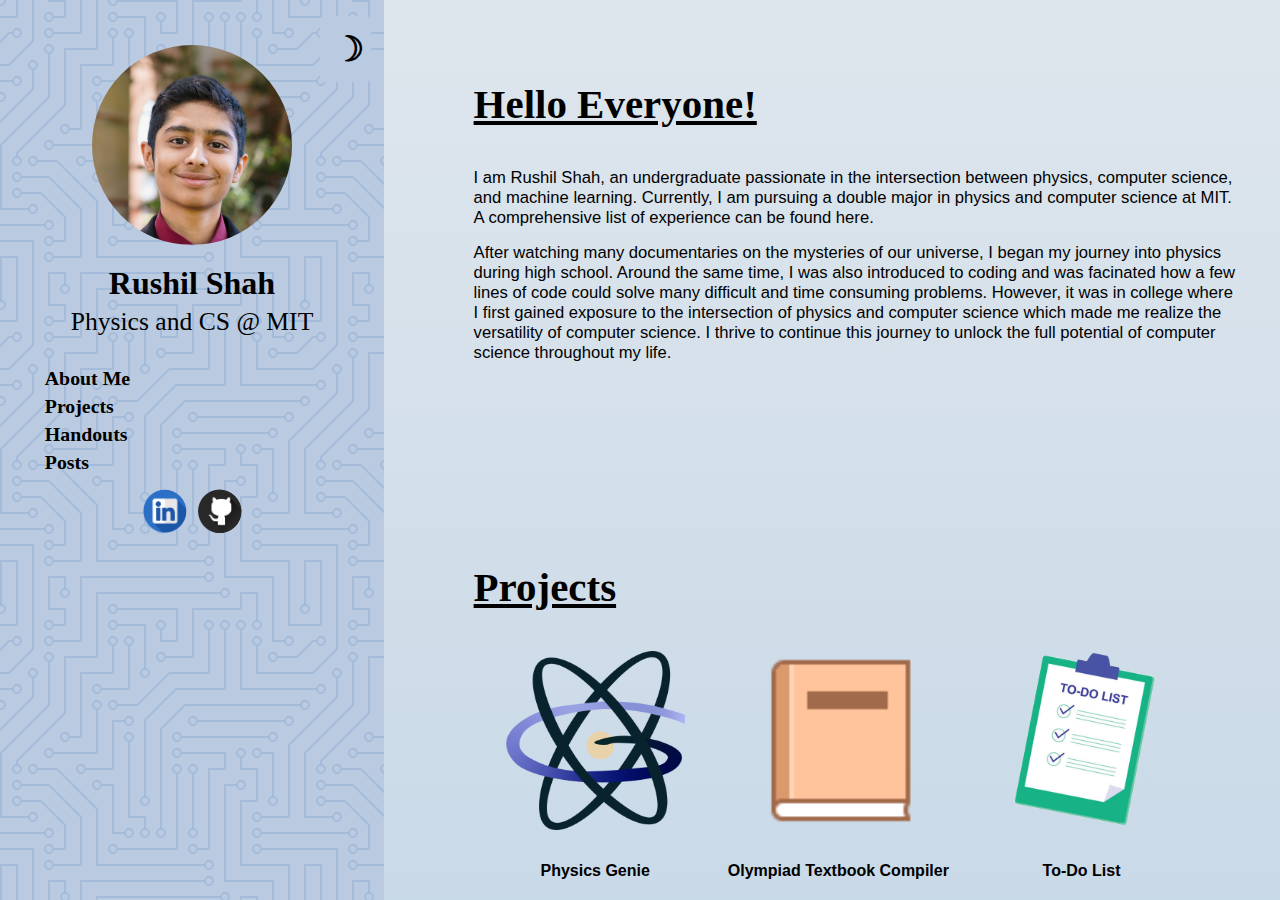
==== commit b0fa9375: "Added TOTO" ====
--- a/index.html
+++ b/index.html
@@ -83,11 +83,11 @@
         </div>
         <!-- Physics Simulation Project -->
         <div class="project">
-            <a href="/simulations.html" class="project-img-link">
-                <img src="images/Lorenz_attractor.png" alt="Lorentz Attractor" class="project-img">
+            <a href="https://olytextbooks.com/" class="project-img-link">
+                <img src="images/olytextbooks.png" alt="TOTO" class="project-img">
             </a>
             <div class="project-text">
-                <b>Physics Simulations</b>
+                <b>Olympiad Textbook Compiler</b>
             </div>
         </div>
         <div class="project">
--- a/styles.css
+++ b/styles.css
@@ -29,7 +29,7 @@
 .project-img{
     border-radius: 10%;
     transition: transform 0.3s ease; /* Smooth transition */
-    max-width: 14vw;
+    width: 14vw;
 }
 
 .project-img:hover{
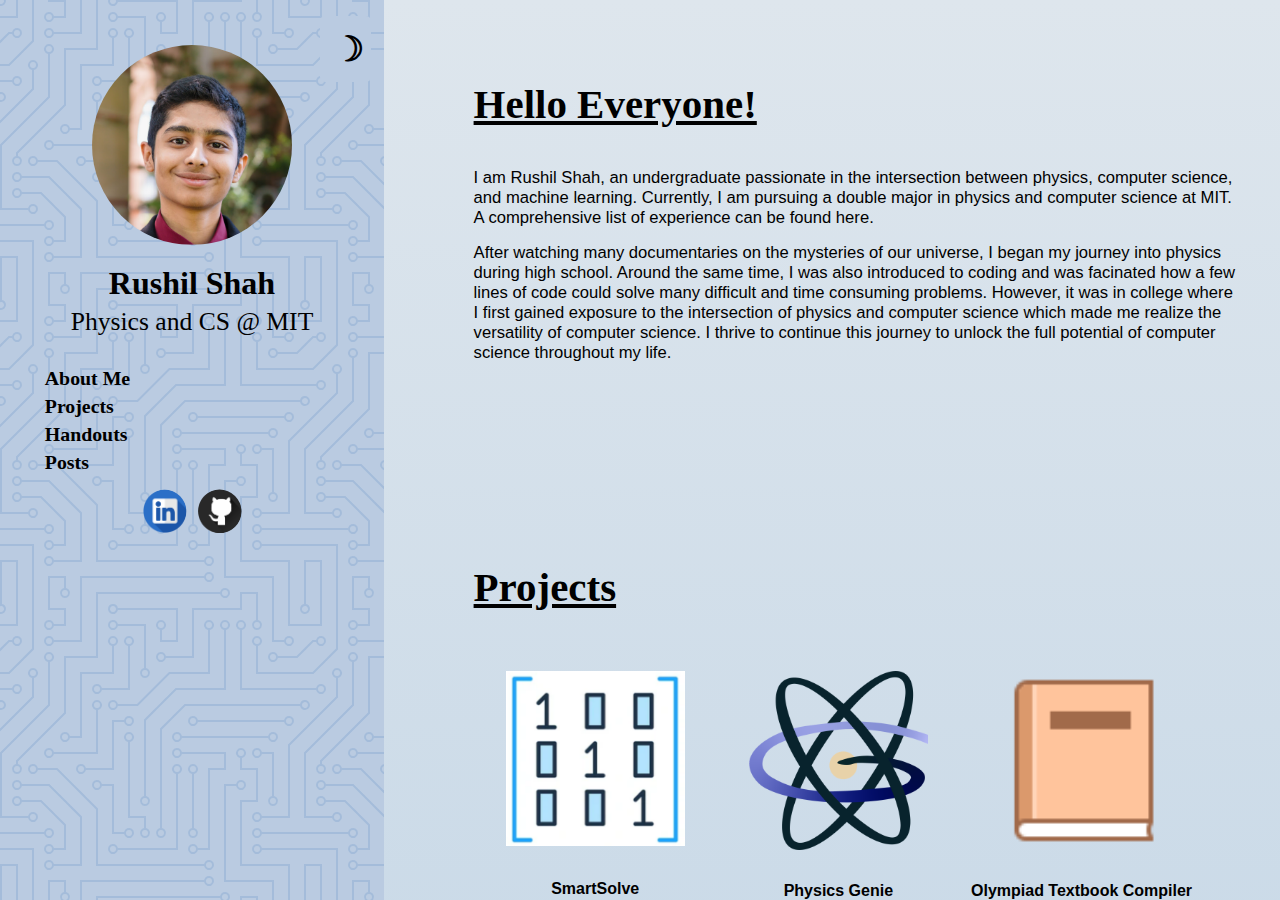
==== commit 8091c8a1: "Added smartsolve" ====
--- a/index.html
+++ b/index.html
@@ -72,7 +72,15 @@
         <h2> 
             Projects
         </h2>
-        <div style="height: 40px;"></div>
+        <div style="height: 60px;"></div>
+        <div class="project">
+            <a href="https://github.com/JuliaLabs/SmartSolve" class="project-img-link" target="_blank">
+                <img src="images/matrix.png" alt="SmartSolve" class="project-img">
+            </a>
+            <div class="project-text">
+                <b>SmartSolve</b>
+            </div>
+        </div>
         <div class="project">
             <a href="https://physicsgenie.org/" class="project-img-link" target="_blank">
                 <img src="images/physics_genie_logo.png" alt="Physics Genie" class="project-img">
@@ -90,6 +98,7 @@
                 <b>Olympiad Textbook Compiler</b>
             </div>
         </div>
+        <div style="height: 300px;"></div>
         <div class="project">
             <a href="/todo.html" class="project-img-link">
                 <img src="images/todo_pic.png" alt="To-Do List" class="project-img">
@@ -99,7 +108,6 @@
             </div>
         </div>
         <div style="height: 380px;"></div>
-
         <!-- Start of the Handouts Section -->
         <div style="height: 80px;", id="handouts"></div>
         <h2> 
--- a/styles.css
+++ b/styles.css
@@ -27,7 +27,6 @@
 }
 
 .project-img{
-    border-radius: 10%;
     transition: transform 0.3s ease; /* Smooth transition */
     width: 14vw;
 }
